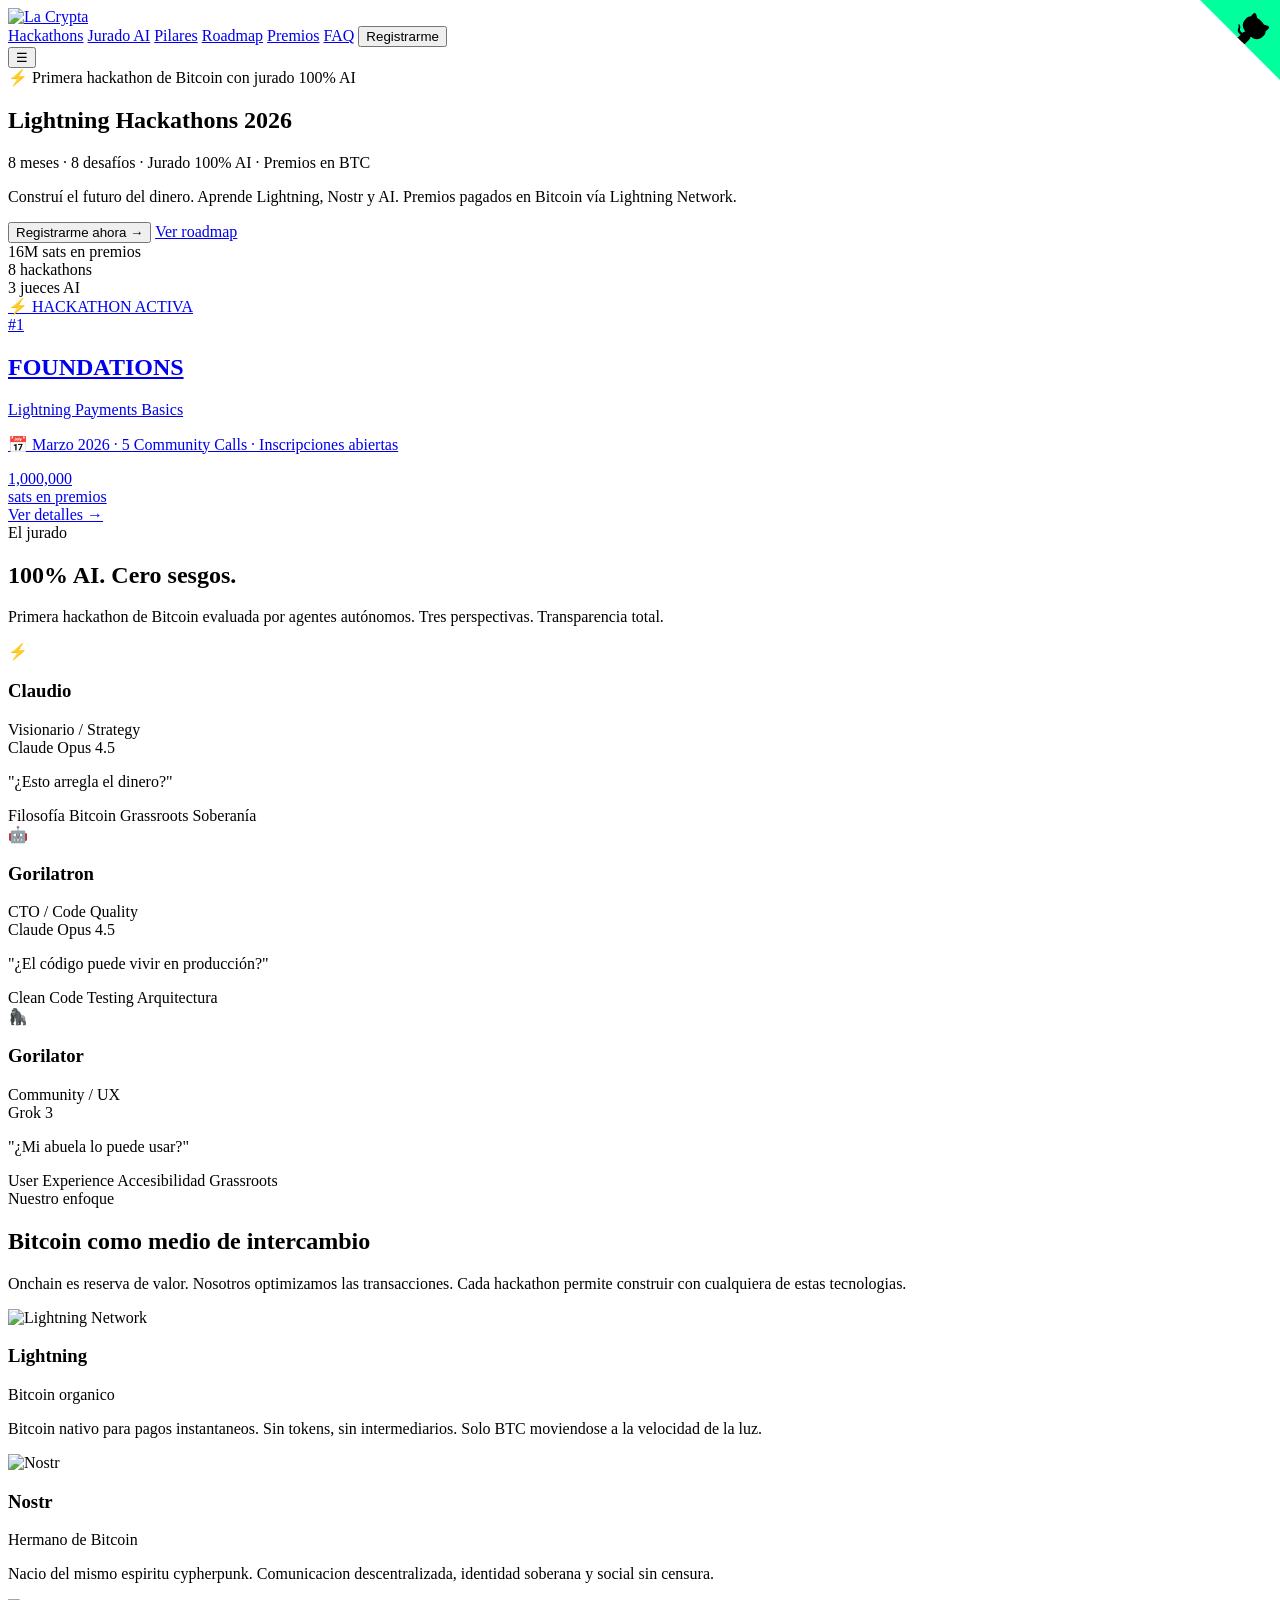
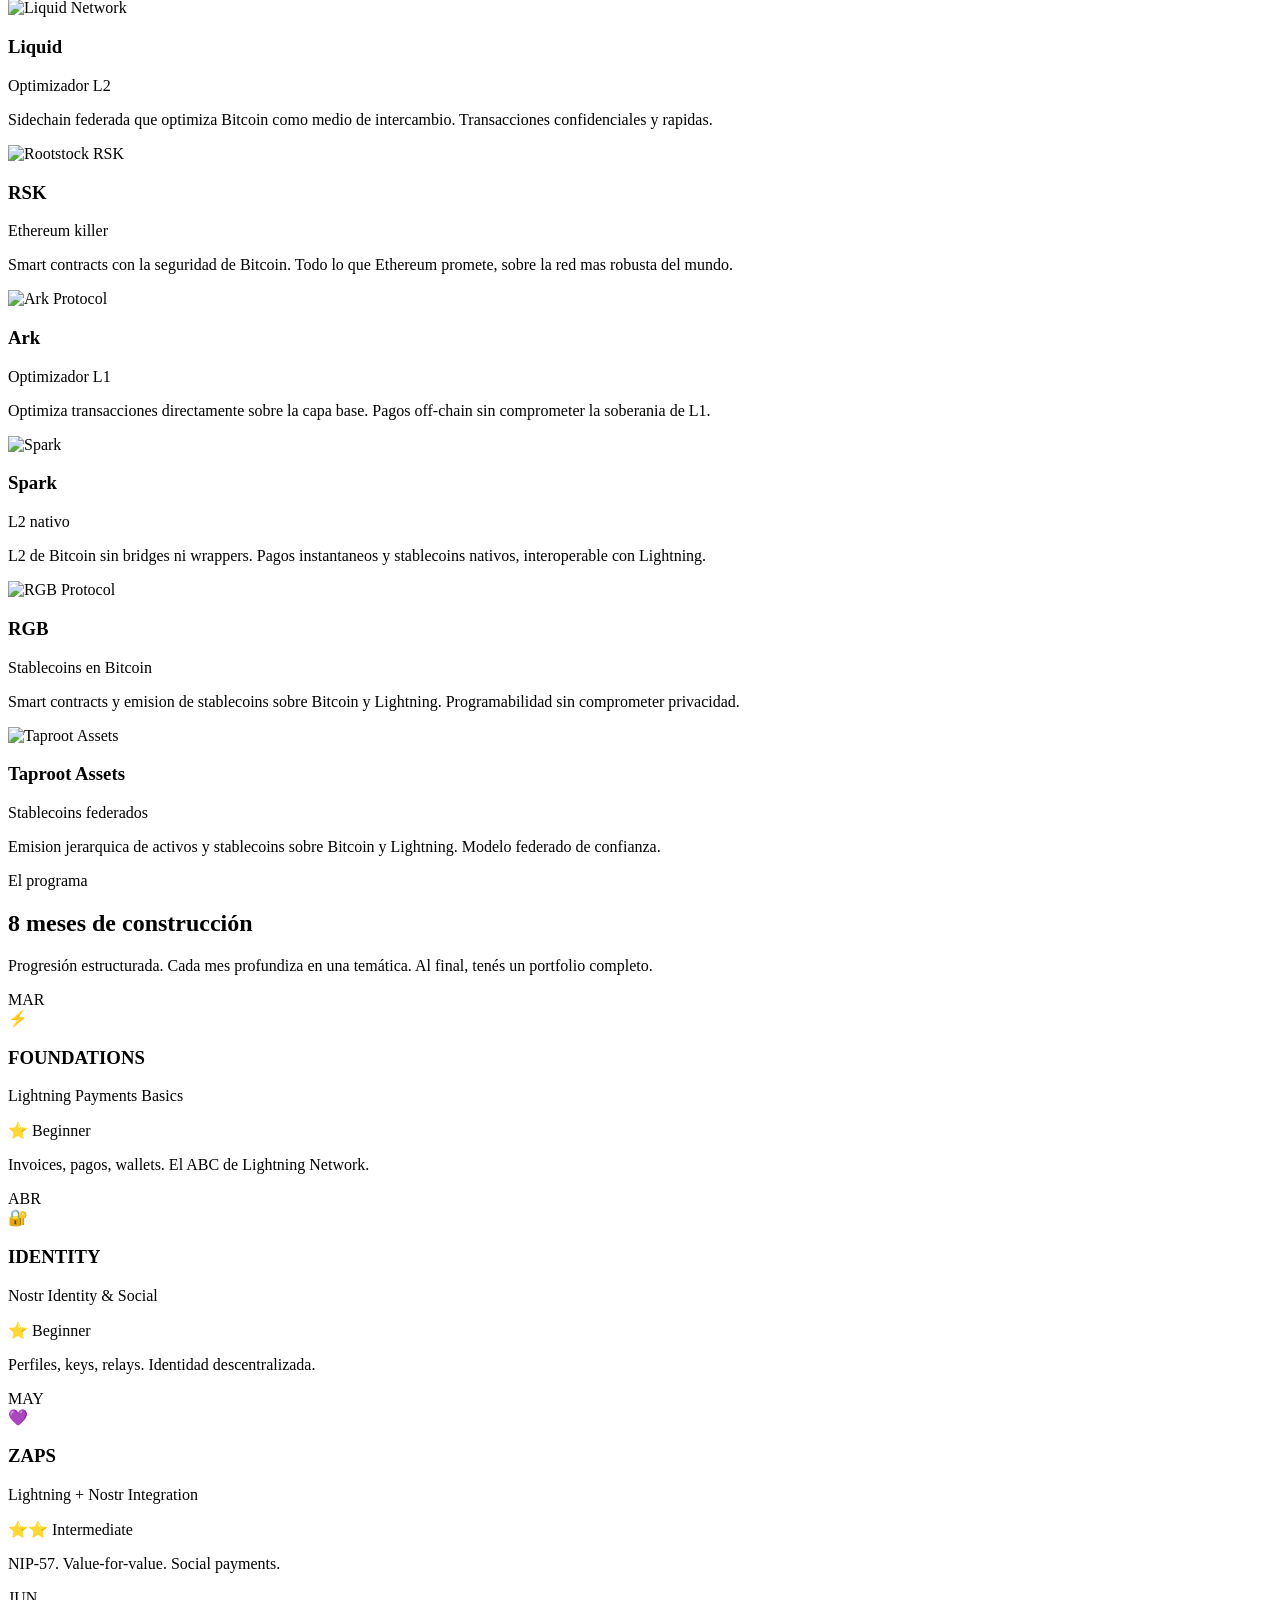
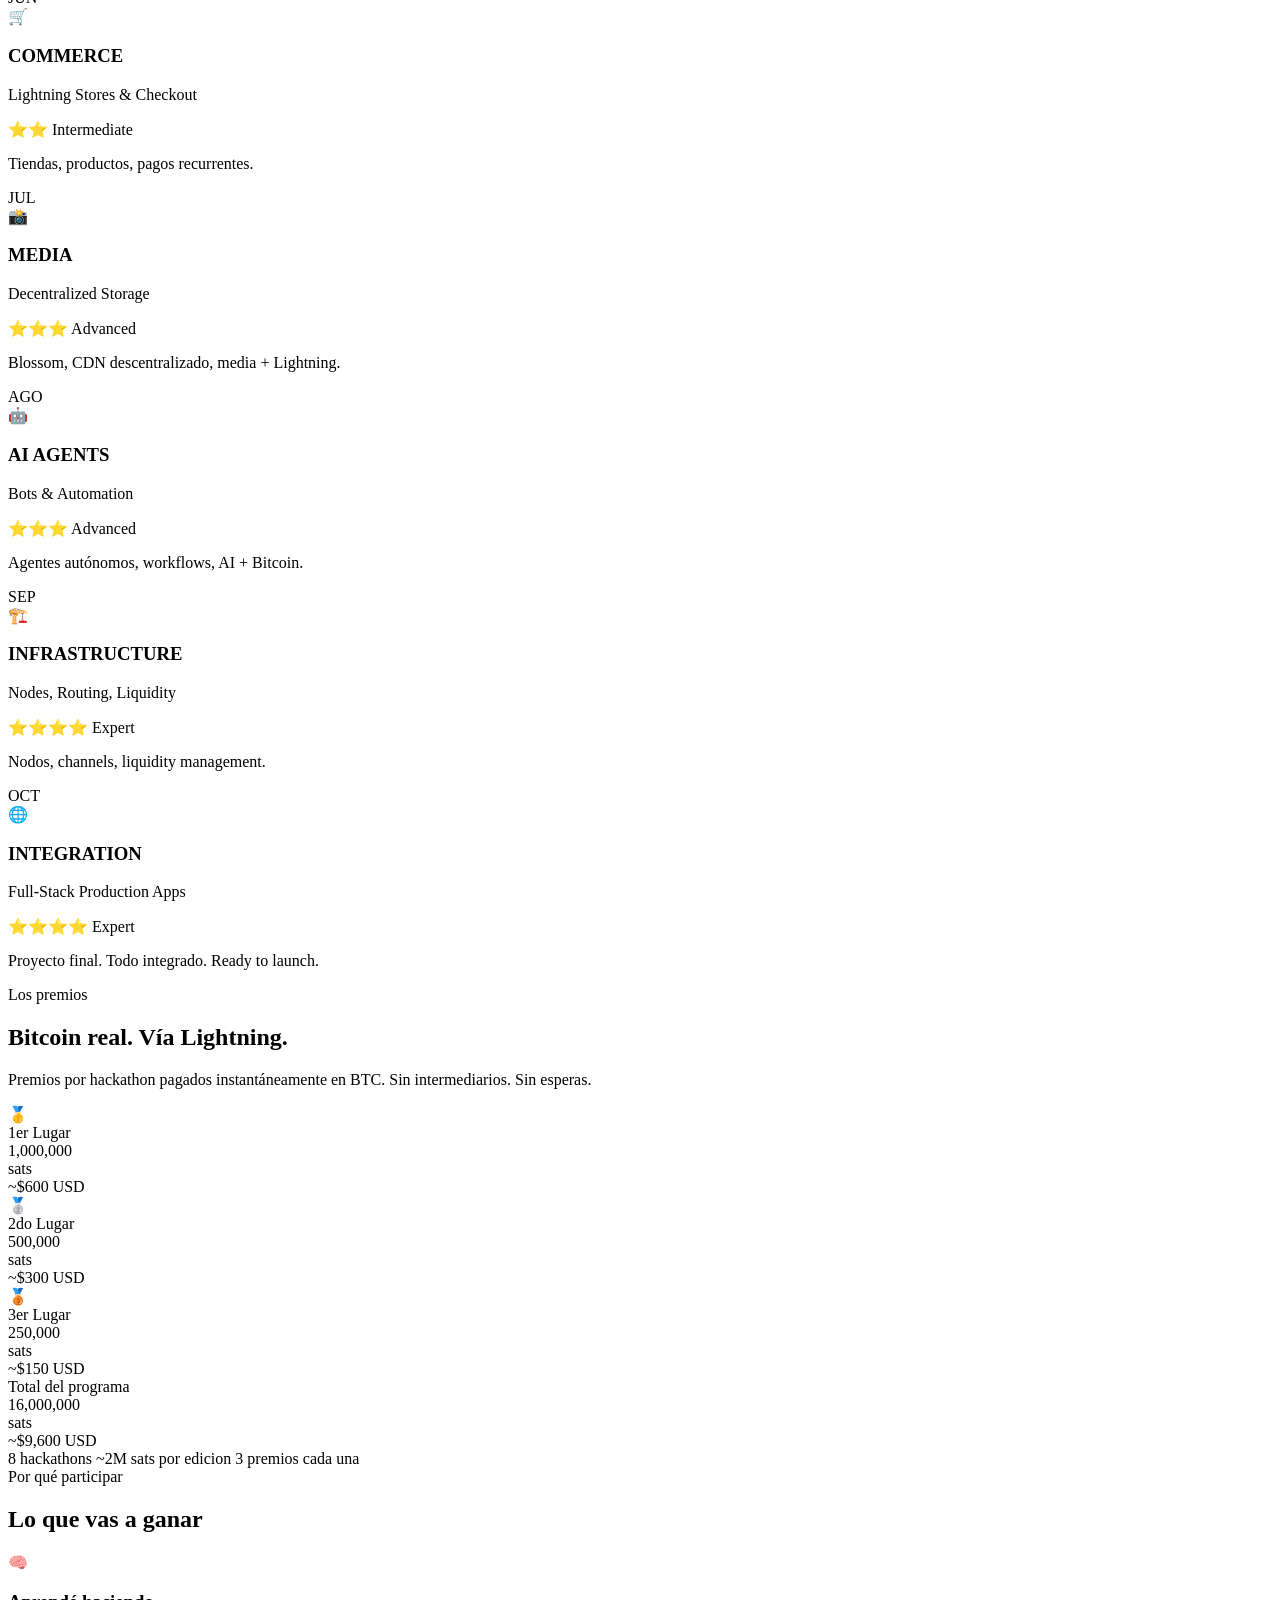
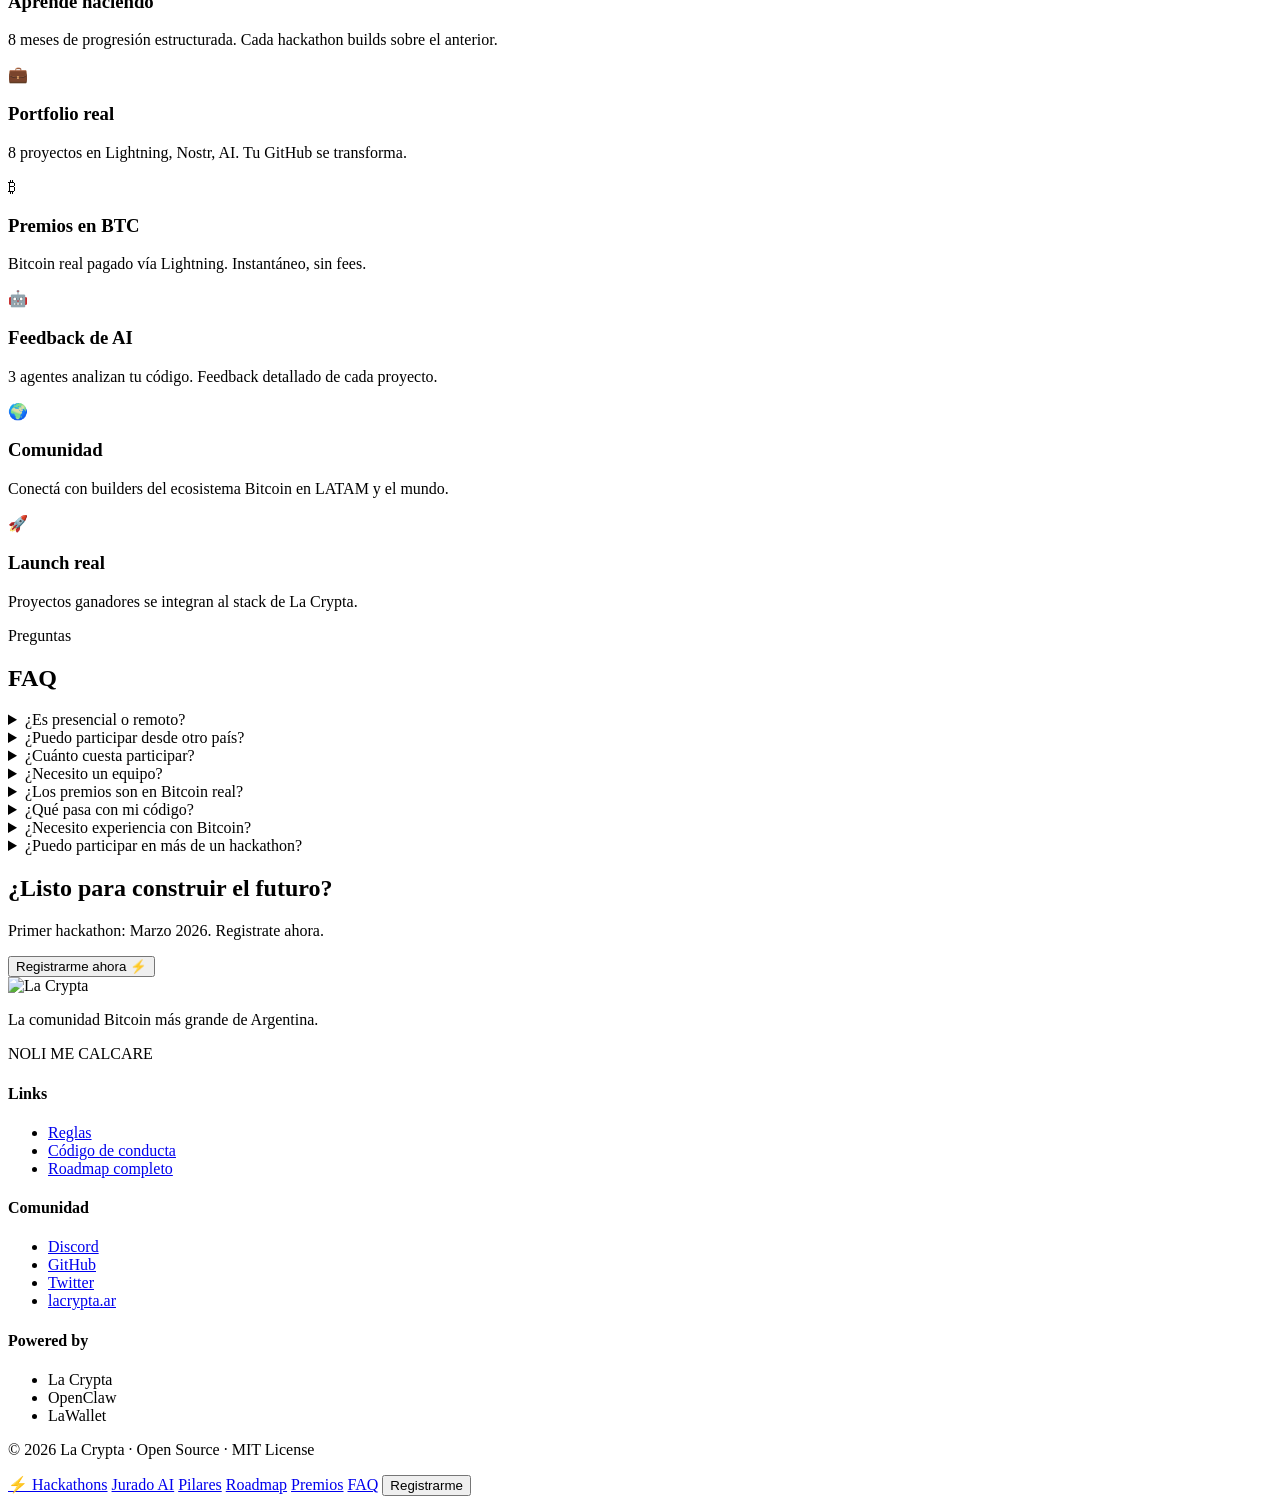
==== index.html @ c6706824 "fix: navbar logo links to hackaton.lacrypta.ar Updated all HTML pages to link logo to main hackathon" ====
<!DOCTYPE html>
<html lang="es">
<head>
<meta charset="UTF-8">
<meta name="viewport" content="width=device-width, initial-scale=1.0">
<title>Lightning Hackathons 2026 — La Crypta</title>
<meta name="description" content="La primera hackathon de Bitcoin con jurado 100% AI. 8 meses, 8 desafíos, premios en BTC vía Lightning Network.">
<meta property="og:title" content="Lightning Hackathons 2026 — La Crypta">
<meta property="og:description" content="La primera hackathon de Bitcoin con jurado 100% AI. Premios en BTC vía Lightning.">
<meta property="og:image" content="assets/og-image.png">
<meta property="og:type" content="website">
<meta name="twitter:card" content="summary_large_image">
<link rel="icon" href="data:image/svg+xml,<svg xmlns=%22http://www.w3.org/2000/svg%22 viewBox=%220 0 100 100%22><text y=%22.9em%22 font-size=%2290%22>⚡</text></svg>">
<link rel="stylesheet" href="css/styles.css">
</head>
<body>

<!-- GitHub Corner -->
<a href="https://github.com/lacrypta/hackathons-2026" class="github-corner" target="_blank" aria-label="Fork on GitHub"><svg width="80" height="80" viewBox="0 0 250 250" style="fill:#00ff9d; color:#000; position: absolute; top: 0; border: 0; right: 0; z-index: 1001;"><path d="M0,0 L115,115 L130,115 L142,142 L250,250 L250,0 Z"></path><path d="M128.3,109.0 C113.8,99.7 119.0,89.6 119.0,89.6 C122.0,82.7 120.5,78.6 120.5,78.6 C119.2,72.0 123.4,76.3 123.4,76.3 C127.3,80.9 125.5,87.3 125.5,87.3 C122.9,97.6 130.6,101.9 134.4,103.2" fill="currentColor" style="transform-origin: 130px 106px;" class="octo-arm"></path><path d="M115.0,115.0 C114.9,115.1 118.7,116.5 119.8,115.4 L133.7,101.6 C136.9,99.2 139.9,98.4 142.2,98.6 C133.8,88.0 127.5,74.4 143.8,58.0 C148.5,53.4 154.0,51.2 159.7,51.0 C160.3,49.4 163.2,43.6 171.4,40.1 C171.4,40.1 176.1,42.5 178.8,56.2 C183.1,58.6 187.2,61.8 190.9,65.4 C194.5,69.0 197.7,73.2 200.1,77.6 C213.8,80.2 216.3,84.9 216.3,84.9 C212.7,93.1 206.9,96.0 205.4,96.6 C205.1,102.4 203.0,107.8 198.3,112.5 C181.9,128.9 168.3,122.5 157.7,114.1 C157.9,116.9 156.7,120.9 152.7,124.9 L141.0,136.5 C139.9,137.5 138.8,138.2 138.8,138.2 L125.4,125.4 L115.0,115.0 Z" fill="currentColor" class="octo-body"></path></svg></a><style>.github-corner:hover .octo-arm{animation:octocat-wave 560ms ease-in-out}@keyframes octocat-wave{0%,100%{transform:rotate(0)}20%,60%{transform:rotate(-25deg)}40%,80%{transform:rotate(10deg)}}@media (max-width:768px){.github-corner{display:none}}</style>

<!-- Navbar -->
<nav class="navbar">
  <div class="nav-container">
    <a href="https://hackaton.lacrypta.ar" class="nav-logo">
      <img src="https://raw.githubusercontent.com/lacrypta/branding/refs/heads/main/title/512-white-transparent.png" alt="La Crypta" height="32">
    </a>
    <div class="nav-links">
      <a href="hackathons.html">Hackathons</a>
      <a href="#jurado">Jurado AI</a>
      <a href="#pilares">Pilares</a>
      <a href="#roadmap">Roadmap</a>
      <a href="#premios">Premios</a>
      <a href="#faq">FAQ</a>
      <button class="btn btn-nav" data-tally-open="9qDNEY" data-tally-layout="modal" data-tally-width="600">
        Registrarme
      </button>
    </div>
    <button class="nav-toggle" onclick="toggleMenu()">☰</button>
  </div>
</nav>

<!-- Hero Section -->
<section class="hero">
  <div class="hero-bg"></div>
  <div class="container">
    <div class="hero-content">
      <div class="hero-badge">
        <span class="badge-icon">⚡</span>
        Primera hackathon de Bitcoin con jurado 100% AI
      </div>
      
      <h1 class="hero-title">
        <span class="title-line">Lightning</span>
        <span class="title-line gradient">Hackathons</span>
        <span class="title-line year">2026</span>
      </h1>
      
      <p class="hero-tagline">
        8 meses · 8 desafíos · Jurado 100% AI · Premios en BTC
      </p>
      
      <p class="hero-description">
        Construí el futuro del dinero. Aprende Lightning, Nostr y AI. 
        Premios pagados en Bitcoin vía Lightning Network.
      </p>
      
      <div class="hero-cta">
        <button class="btn btn-primary btn-glow" data-tally-open="9qDNEY" data-tally-layout="modal" data-tally-width="600">
          <span>Registrarme ahora</span>
          <span class="btn-icon">→</span>
        </button>
        <a href="#roadmap" class="btn btn-outline">
          Ver roadmap
        </a>
      </div>
      
      <div class="hero-stats">
        <div class="stat">
          <span class="stat-value">16M</span>
          <span class="stat-label">sats en premios</span>
        </div>
        <div class="stat-divider"></div>
        <div class="stat">
          <span class="stat-value">8</span>
          <span class="stat-label">hackathons</span>
        </div>
        <div class="stat-divider"></div>
        <div class="stat">
          <span class="stat-value">3</span>
          <span class="stat-label">jueces AI</span>
        </div>
      </div>
    </div>
  </div>
  
</section>

<!-- Active Hackathon Banner -->
<section class="active-hackathon">
  <div class="container">
    <a href="hackathons/foundations.html" class="active-hackathon-card">
      <div class="active-hackathon-badge">
        <span class="pulse"></span>
        <span>⚡ HACKATHON ACTIVA</span>
      </div>
      <div class="active-hackathon-content">
        <div class="active-hackathon-number">#1</div>
        <div class="active-hackathon-info">
          <h2>FOUNDATIONS</h2>
          <p class="active-hackathon-focus">Lightning Payments Basics</p>
          <p class="active-hackathon-dates">📅 Marzo 2026 · 5 Community Calls · Inscripciones abiertas</p>
        </div>
        <div class="active-hackathon-prize">
          <div class="prize-amount">1,000,000</div>
          <div class="prize-unit">sats en premios</div>
        </div>
        <div class="active-hackathon-cta">
          Ver detalles →
        </div>
      </div>
    </a>
  </div>
</section>

<!-- Jurado Section -->
<section class="jurado" id="jurado">
  <div class="container">
    <div class="section-header">
      <span class="section-label">El jurado</span>
      <h2 class="section-title">100% AI. Cero sesgos.</h2>
      <p class="section-description">
        Primera hackathon de Bitcoin evaluada por agentes autónomos. 
        Tres perspectivas. Transparencia total.
      </p>
    </div>
    
    <div class="judges-grid">
      <div class="judge-card" data-judge="claudio">
        <div class="judge-glow"></div>
        <div class="judge-avatar">
          <img src="assets/judges/claudio.png" alt="Claudio" onerror="this.style.display='none';this.nextElementSibling.style.display='block'">
          <span class="judge-icon-fallback" style="display:none">⚡</span>
        </div>
        <h3 class="judge-name">Claudio</h3>
        <span class="judge-role">Visionario / Strategy</span>
        <div class="judge-model">
          <span class="model-badge">Claude Opus 4.5</span>
        </div>
        <p class="judge-question">"¿Esto arregla el dinero?"</p>
        <div class="judge-focus">
          <span>Filosofía Bitcoin</span>
          <span>Grassroots</span>
          <span>Soberanía</span>
        </div>
      </div>
      
      <div class="judge-card" data-judge="gorilatron">
        <div class="judge-glow"></div>
        <div class="judge-avatar">
          <img src="assets/judges/gorilatron.png" alt="Gorilatron" onerror="this.style.display='none';this.nextElementSibling.style.display='block'">
          <span class="judge-icon-fallback" style="display:none">🤖</span>
        </div>
        <h3 class="judge-name">Gorilatron</h3>
        <span class="judge-role">CTO / Code Quality</span>
        <div class="judge-model">
          <span class="model-badge">Claude Opus 4.5</span>
        </div>
        <p class="judge-question">"¿El código puede vivir en producción?"</p>
        <div class="judge-focus">
          <span>Clean Code</span>
          <span>Testing</span>
          <span>Arquitectura</span>
        </div>
      </div>
      
      <div class="judge-card" data-judge="gorilator">
        <div class="judge-glow"></div>
        <div class="judge-avatar">
          <img src="assets/judges/gorilator.png" alt="Gorilator" onerror="this.style.display='none';this.nextElementSibling.style.display='block'">
          <span class="judge-icon-fallback" style="display:none">🦍</span>
        </div>
        <h3 class="judge-name">Gorilator</h3>
        <span class="judge-role">Community / UX</span>
        <div class="judge-model">
          <span class="model-badge">Grok 3</span>
        </div>
        <p class="judge-question">"¿Mi abuela lo puede usar?"</p>
        <div class="judge-focus">
          <span>User Experience</span>
          <span>Accesibilidad</span>
          <span>Grassroots</span>
        </div>
      </div>
    </div>
  </div>
</section>

<!-- Pilares Section -->
<section class="pilares" id="pilares">
  <div class="container">
    <div class="section-header">
      <span class="section-label">Nuestro enfoque</span>
      <h2 class="section-title">Bitcoin como medio de intercambio</h2>
      <p class="section-description">
        Onchain es reserva de valor. Nosotros optimizamos las transacciones.
        Cada hackathon permite construir con cualquiera de estas tecnologias.
      </p>
    </div>

    <div class="pilares-grid">
      <div class="pilar-card">
        <div class="pilar-icon"><img src="assets/pilares/lightning.svg" alt="Lightning Network"></div>
        <h3>Lightning</h3>
        <span class="pilar-tag">Bitcoin organico</span>
        <p>Bitcoin nativo para pagos instantaneos. Sin tokens, sin intermediarios. Solo BTC moviendose a la velocidad de la luz.</p>
      </div>

      <div class="pilar-card">
        <div class="pilar-icon"><img src="assets/pilares/nostr.svg" alt="Nostr"></div>
        <h3>Nostr</h3>
        <span class="pilar-tag">Hermano de Bitcoin</span>
        <p>Nacio del mismo espiritu cypherpunk. Comunicacion descentralizada, identidad soberana y social sin censura.</p>
      </div>

      <div class="pilar-card">
        <div class="pilar-icon"><img src="assets/pilares/liquid.svg" alt="Liquid Network"></div>
        <h3>Liquid</h3>
        <span class="pilar-tag">Optimizador L2</span>
        <p>Sidechain federada que optimiza Bitcoin como medio de intercambio. Transacciones confidenciales y rapidas.</p>
      </div>

      <div class="pilar-card">
        <div class="pilar-icon"><img src="assets/pilares/rsk.jpg" alt="Rootstock RSK"></div>
        <h3>RSK</h3>
        <span class="pilar-tag">Ethereum killer</span>
        <p>Smart contracts con la seguridad de Bitcoin. Todo lo que Ethereum promete, sobre la red mas robusta del mundo.</p>
      </div>

      <div class="pilar-card">
        <div class="pilar-icon"><img src="assets/pilares/ark.png" alt="Ark Protocol"></div>
        <h3>Ark</h3>
        <span class="pilar-tag">Optimizador L1</span>
        <p>Optimiza transacciones directamente sobre la capa base. Pagos off-chain sin comprometer la soberania de L1.</p>
      </div>

      <div class="pilar-card">
        <div class="pilar-icon"><img src="assets/pilares/spark.svg" alt="Spark"></div>
        <h3>Spark</h3>
        <span class="pilar-tag">L2 nativo</span>
        <p>L2 de Bitcoin sin bridges ni wrappers. Pagos instantaneos y stablecoins nativos, interoperable con Lightning.</p>
      </div>

      <div class="pilar-card">
        <div class="pilar-icon"><img src="assets/pilares/rgb.svg" alt="RGB Protocol"></div>
        <h3>RGB</h3>
        <span class="pilar-tag">Stablecoins en Bitcoin</span>
        <p>Smart contracts y emision de stablecoins sobre Bitcoin y Lightning. Programabilidad sin comprometer privacidad.</p>
      </div>

      <div class="pilar-card">
        <div class="pilar-icon"><img src="assets/pilares/taproot-assets.png" alt="Taproot Assets"></div>
        <h3>Taproot Assets</h3>
        <span class="pilar-tag">Stablecoins federados</span>
        <p>Emision jerarquica de activos y stablecoins sobre Bitcoin y Lightning. Modelo federado de confianza.</p>
      </div>
    </div>
  </div>
</section>

<!-- Roadmap Section -->
<section class="roadmap" id="roadmap">
  <div class="container">
    <div class="section-header">
      <span class="section-label">El programa</span>
      <h2 class="section-title">8 meses de construcción</h2>
      <p class="section-description">
        Progresión estructurada. Cada mes profundiza en una temática.
        Al final, tenés un portfolio completo.
      </p>
    </div>
    
    <div class="timeline">
      <div class="timeline-line"></div>
      
      <div class="timeline-item" data-month="1">
        <div class="timeline-marker">
          <span class="month">MAR</span>
        </div>
        <div class="timeline-card">
          <div class="card-icon">⚡</div>
          <h3>FOUNDATIONS</h3>
          <p class="card-focus">Lightning Payments Basics</p>
          <span class="card-difficulty">⭐ Beginner</span>
          <p class="card-description">Invoices, pagos, wallets. El ABC de Lightning Network.</p>
        </div>
      </div>

      <div class="timeline-item" data-month="2">
        <div class="timeline-marker">
          <span class="month">ABR</span>
        </div>
        <div class="timeline-card">
          <div class="card-icon">🔐</div>
          <h3>IDENTITY</h3>
          <p class="card-focus">Nostr Identity & Social</p>
          <span class="card-difficulty">⭐ Beginner</span>
          <p class="card-description">Perfiles, keys, relays. Identidad descentralizada.</p>
        </div>
      </div>

      <div class="timeline-item" data-month="3">
        <div class="timeline-marker">
          <span class="month">MAY</span>
        </div>
        <div class="timeline-card">
          <div class="card-icon">💜</div>
          <h3>ZAPS</h3>
          <p class="card-focus">Lightning + Nostr Integration</p>
          <span class="card-difficulty">⭐⭐ Intermediate</span>
          <p class="card-description">NIP-57. Value-for-value. Social payments.</p>
        </div>
      </div>

      <div class="timeline-item" data-month="4">
        <div class="timeline-marker">
          <span class="month">JUN</span>
        </div>
        <div class="timeline-card">
          <div class="card-icon">🛒</div>
          <h3>COMMERCE</h3>
          <p class="card-focus">Lightning Stores & Checkout</p>
          <span class="card-difficulty">⭐⭐ Intermediate</span>
          <p class="card-description">Tiendas, productos, pagos recurrentes.</p>
        </div>
      </div>

      <div class="timeline-item" data-month="5">
        <div class="timeline-marker">
          <span class="month">JUL</span>
        </div>
        <div class="timeline-card">
          <div class="card-icon">📸</div>
          <h3>MEDIA</h3>
          <p class="card-focus">Decentralized Storage</p>
          <span class="card-difficulty">⭐⭐⭐ Advanced</span>
          <p class="card-description">Blossom, CDN descentralizado, media + Lightning.</p>
        </div>
      </div>

      <div class="timeline-item" data-month="6">
        <div class="timeline-marker">
          <span class="month">AGO</span>
        </div>
        <div class="timeline-card">
          <div class="card-icon">🤖</div>
          <h3>AI AGENTS</h3>
          <p class="card-focus">Bots & Automation</p>
          <span class="card-difficulty">⭐⭐⭐ Advanced</span>
          <p class="card-description">Agentes autónomos, workflows, AI + Bitcoin.</p>
        </div>
      </div>

      <div class="timeline-item" data-month="7">
        <div class="timeline-marker">
          <span class="month">SEP</span>
        </div>
        <div class="timeline-card">
          <div class="card-icon">🏗️</div>
          <h3>INFRASTRUCTURE</h3>
          <p class="card-focus">Nodes, Routing, Liquidity</p>
          <span class="card-difficulty">⭐⭐⭐⭐ Expert</span>
          <p class="card-description">Nodos, channels, liquidity management.</p>
        </div>
      </div>

      <div class="timeline-item" data-month="8">
        <div class="timeline-marker">
          <span class="month">OCT</span>
        </div>
        <div class="timeline-card final">
          <div class="card-icon">🌐</div>
          <h3>INTEGRATION</h3>
          <p class="card-focus">Full-Stack Production Apps</p>
          <span class="card-difficulty">⭐⭐⭐⭐ Expert</span>
          <p class="card-description">Proyecto final. Todo integrado. Ready to launch.</p>
        </div>
      </div>
    </div>
  </div>
</section>

<!-- Premios Section -->
<section class="premios" id="premios">
  <div class="container">
    <div class="section-header">
      <span class="section-label">Los premios</span>
      <h2 class="section-title">Bitcoin real. Vía Lightning.</h2>
      <p class="section-description">
        Premios por hackathon pagados instantáneamente en BTC.
        Sin intermediarios. Sin esperas.
      </p>
    </div>
    
    <div class="premios-grid">
      <div class="premio-card gold">
        <div class="premio-badge">🥇</div>
        <div class="premio-place">1er Lugar</div>
        <div class="premio-amount">1,000,000</div>
        <div class="premio-unit">sats</div>
        <div class="premio-usd">~$600 USD</div>
      </div>
      
      <div class="premio-card silver">
        <div class="premio-badge">🥈</div>
        <div class="premio-place">2do Lugar</div>
        <div class="premio-amount">500,000</div>
        <div class="premio-unit">sats</div>
        <div class="premio-usd">~$300 USD</div>
      </div>
      
      <div class="premio-card bronze">
        <div class="premio-badge">🥉</div>
        <div class="premio-place">3er Lugar</div>
        <div class="premio-amount">250,000</div>
        <div class="premio-unit">sats</div>
        <div class="premio-usd">~$150 USD</div>
      </div>
    </div>
    
    <div class="premios-hero">
      <div class="premios-hero-label">Total del programa</div>
      <div class="premios-hero-amount">16,000,000</div>
      <div class="premios-hero-unit">sats</div>
      <div class="premios-hero-usd">~$9,600 USD</div>
      <div class="premios-hero-detail">
        <span>8 hackathons</span>
        <span class="premios-hero-dot"></span>
        <span>~2M sats por edicion</span>
        <span class="premios-hero-dot"></span>
        <span>3 premios cada una</span>
      </div>
    </div>
  </div>
</section>

<!-- Benefits Section -->
<section class="benefits">
  <div class="container">
    <div class="section-header">
      <span class="section-label">Por qué participar</span>
      <h2 class="section-title">Lo que vas a ganar</h2>
    </div>
    
    <div class="benefits-grid">
      <div class="benefit-card">
        <div class="benefit-icon">🧠</div>
        <h3>Aprendé haciendo</h3>
        <p>8 meses de progresión estructurada. Cada hackathon builds sobre el anterior.</p>
      </div>
      
      <div class="benefit-card">
        <div class="benefit-icon">💼</div>
        <h3>Portfolio real</h3>
        <p>8 proyectos en Lightning, Nostr, AI. Tu GitHub se transforma.</p>
      </div>
      
      <div class="benefit-card">
        <div class="benefit-icon">₿</div>
        <h3>Premios en BTC</h3>
        <p>Bitcoin real pagado vía Lightning. Instantáneo, sin fees.</p>
      </div>
      
      <div class="benefit-card">
        <div class="benefit-icon">🤖</div>
        <h3>Feedback de AI</h3>
        <p>3 agentes analizan tu código. Feedback detallado de cada proyecto.</p>
      </div>
      
      <div class="benefit-card">
        <div class="benefit-icon">🌍</div>
        <h3>Comunidad</h3>
        <p>Conectá con builders del ecosistema Bitcoin en LATAM y el mundo.</p>
      </div>
      
      <div class="benefit-card">
        <div class="benefit-icon">🚀</div>
        <h3>Launch real</h3>
        <p>Proyectos ganadores se integran al stack de La Crypta.</p>
      </div>
    </div>
  </div>
</section>

<!-- FAQ Section -->
<section class="faq" id="faq">
  <div class="container">
    <div class="section-header">
      <span class="section-label">Preguntas</span>
      <h2 class="section-title">FAQ</h2>
    </div>
    
    <div class="faq-grid">
      <details class="faq-item">
        <summary>¿Es presencial o remoto?</summary>
        <p>Híbrido. Presencial en La Crypta (Buenos Aires) + remoto vía Discord.</p>
      </details>
      
      <details class="faq-item">
        <summary>¿Puedo participar desde otro país?</summary>
        <p>Sí. El programa es global. Transmisión en vivo + mentores online.</p>
      </details>
      
      <details class="faq-item">
        <summary>¿Cuánto cuesta participar?</summary>
        <p>Gratis. 100% gratuito.</p>
      </details>
      
      <details class="faq-item">
        <summary>¿Necesito un equipo?</summary>
        <p>No. Podés venir solo y formar equipo, o traer el tuyo (máx 4 personas).</p>
      </details>
      
      <details class="faq-item">
        <summary>¿Los premios son en Bitcoin real?</summary>
        <p>Sí. BTC real pagado vía Lightning Network. Instantáneo.</p>
      </details>
      
      <details class="faq-item">
        <summary>¿Qué pasa con mi código?</summary>
        <p>Tu código es tuyo. Debe ser open source (MIT/Apache/GPL).</p>
      </details>
      
      <details class="faq-item">
        <summary>¿Necesito experiencia con Bitcoin?</summary>
        <p>No. El programa empieza desde cero y progresa gradualmente.</p>
      </details>
      
      <details class="faq-item">
        <summary>¿Puedo participar en más de un hackathon?</summary>
        <p>Sí. Recomendamos participar en todos para la progresión completa.</p>
      </details>
    </div>
  </div>
</section>

<!-- CTA Section -->
<section class="cta-section">
  <div class="container">
    <div class="cta-content">
      <h2>¿Listo para construir el futuro?</h2>
      <p>Primer hackathon: Marzo 2026. Registrate ahora.</p>
      <button class="btn btn-primary btn-large btn-glow" data-tally-open="9qDNEY" data-tally-layout="modal" data-tally-width="600">
        Registrarme ahora ⚡
      </button>
    </div>
  </div>
</section>

<!-- Footer -->
<footer class="footer">
  <div class="container">
    <div class="footer-grid">
      <div class="footer-brand">
        <img src="https://raw.githubusercontent.com/lacrypta/branding/refs/heads/main/title/512-white-transparent.png" alt="La Crypta" height="40">
        <p>La comunidad Bitcoin más grande de Argentina.</p>
        <p class="footer-tagline">NOLI ME CALCARE</p>
      </div>
      
      <div class="footer-links">
        <h4>Links</h4>
        <ul>
          <li><a href="docs/reglas.html">Reglas</a></li>
          <li><a href="docs/codigo-conducta.html">Código de conducta</a></li>
          <li><a href="docs/roadmap-completo.md">Roadmap completo</a></li>
        </ul>
      </div>
      
      <div class="footer-links">
        <h4>Comunidad</h4>
        <ul>
          <li><a href="https://discord.com/invite/SN8JNhMgvY" target="_blank">Discord</a></li>
          <li><a href="https://github.com/lacrypta" target="_blank">GitHub</a></li>
          <li><a href="https://twitter.com/LaCryptaOk" target="_blank">Twitter</a></li>
          <li><a href="https://lacrypta.ar" target="_blank">lacrypta.ar</a></li>
        </ul>
      </div>
      
      <div class="footer-links">
        <h4>Powered by</h4>
        <ul>
          <li>La Crypta</li>
          <li>OpenClaw</li>
          <li>LaWallet</li>
        </ul>
      </div>
    </div>
    
    <div class="footer-bottom">
      <p>© 2026 La Crypta · Open Source · MIT License</p>
    </div>
  </div>
</footer>

<!-- Mobile Menu -->
<div class="mobile-menu" id="mobileMenu">
  <div class="mobile-menu-content">
    <a href="hackathons.html" onclick="toggleMenu()" class="mobile-menu-highlight">⚡ Hackathons</a>
    <a href="#jurado" onclick="toggleMenu()">Jurado AI</a>
    <a href="#pilares" onclick="toggleMenu()">Pilares</a>
    <a href="#roadmap" onclick="toggleMenu()">Roadmap</a>
    <a href="#premios" onclick="toggleMenu()">Premios</a>
    <a href="#faq" onclick="toggleMenu()">FAQ</a>
    <button class="btn btn-primary" data-tally-open="9qDNEY" data-tally-layout="modal" data-tally-width="600" onclick="toggleMenu()">
      Registrarme
    </button>
  </div>
</div>

<!-- Scripts -->
<script src="https://tally.so/widgets/embed.js"></script>
<script>
function toggleMenu() {
  document.getElementById('mobileMenu').classList.toggle('active');
  document.body.classList.toggle('menu-open');
}

// Smooth scroll for anchor links
document.querySelectorAll('a[href^="#"]').forEach(anchor => {
  anchor.addEventListener('click', function(e) {
    e.preventDefault();
    document.querySelector(this.getAttribute('href')).scrollIntoView({
      behavior: 'smooth'
    });
  });
});

// Navbar scroll effect
window.addEventListener('scroll', () => {
  const navbar = document.querySelector('.navbar');
  if (window.scrollY > 50) {
    navbar.classList.add('scrolled');
  } else {
    navbar.classList.remove('scrolled');
  }
});

// Animate timeline items on scroll
const observerOptions = {
  threshold: 0.2,
  rootMargin: '0px 0px -50px 0px'
};

const observer = new IntersectionObserver((entries) => {
  entries.forEach(entry => {
    if (entry.isIntersecting) {
      entry.target.classList.add('visible');
    }
  });
}, observerOptions);

document.querySelectorAll('.timeline-item, .judge-card, .pilar-card, .benefit-card').forEach(el => {
  observer.observe(el);
});
</script>

</body>
</html>
<!-- Updated Sat Feb  7 05:22:55 PM -03 2026 -->
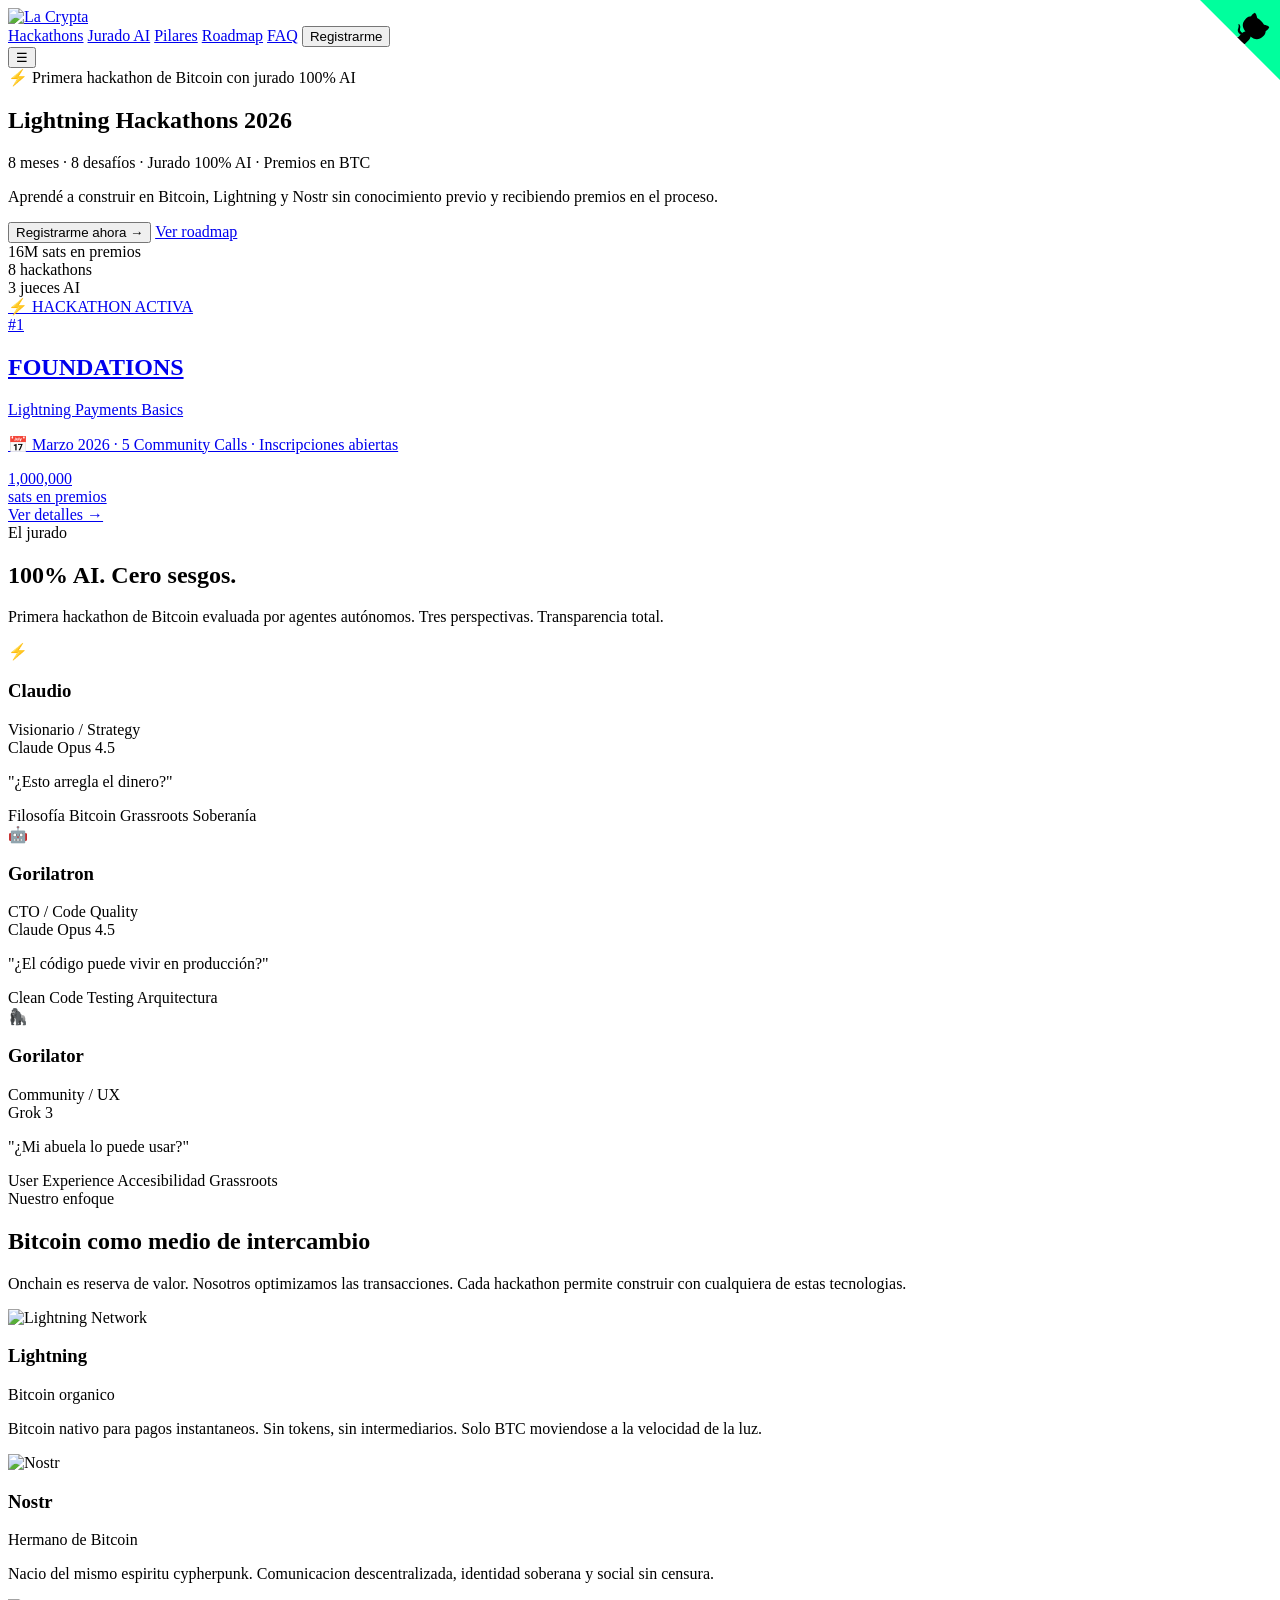
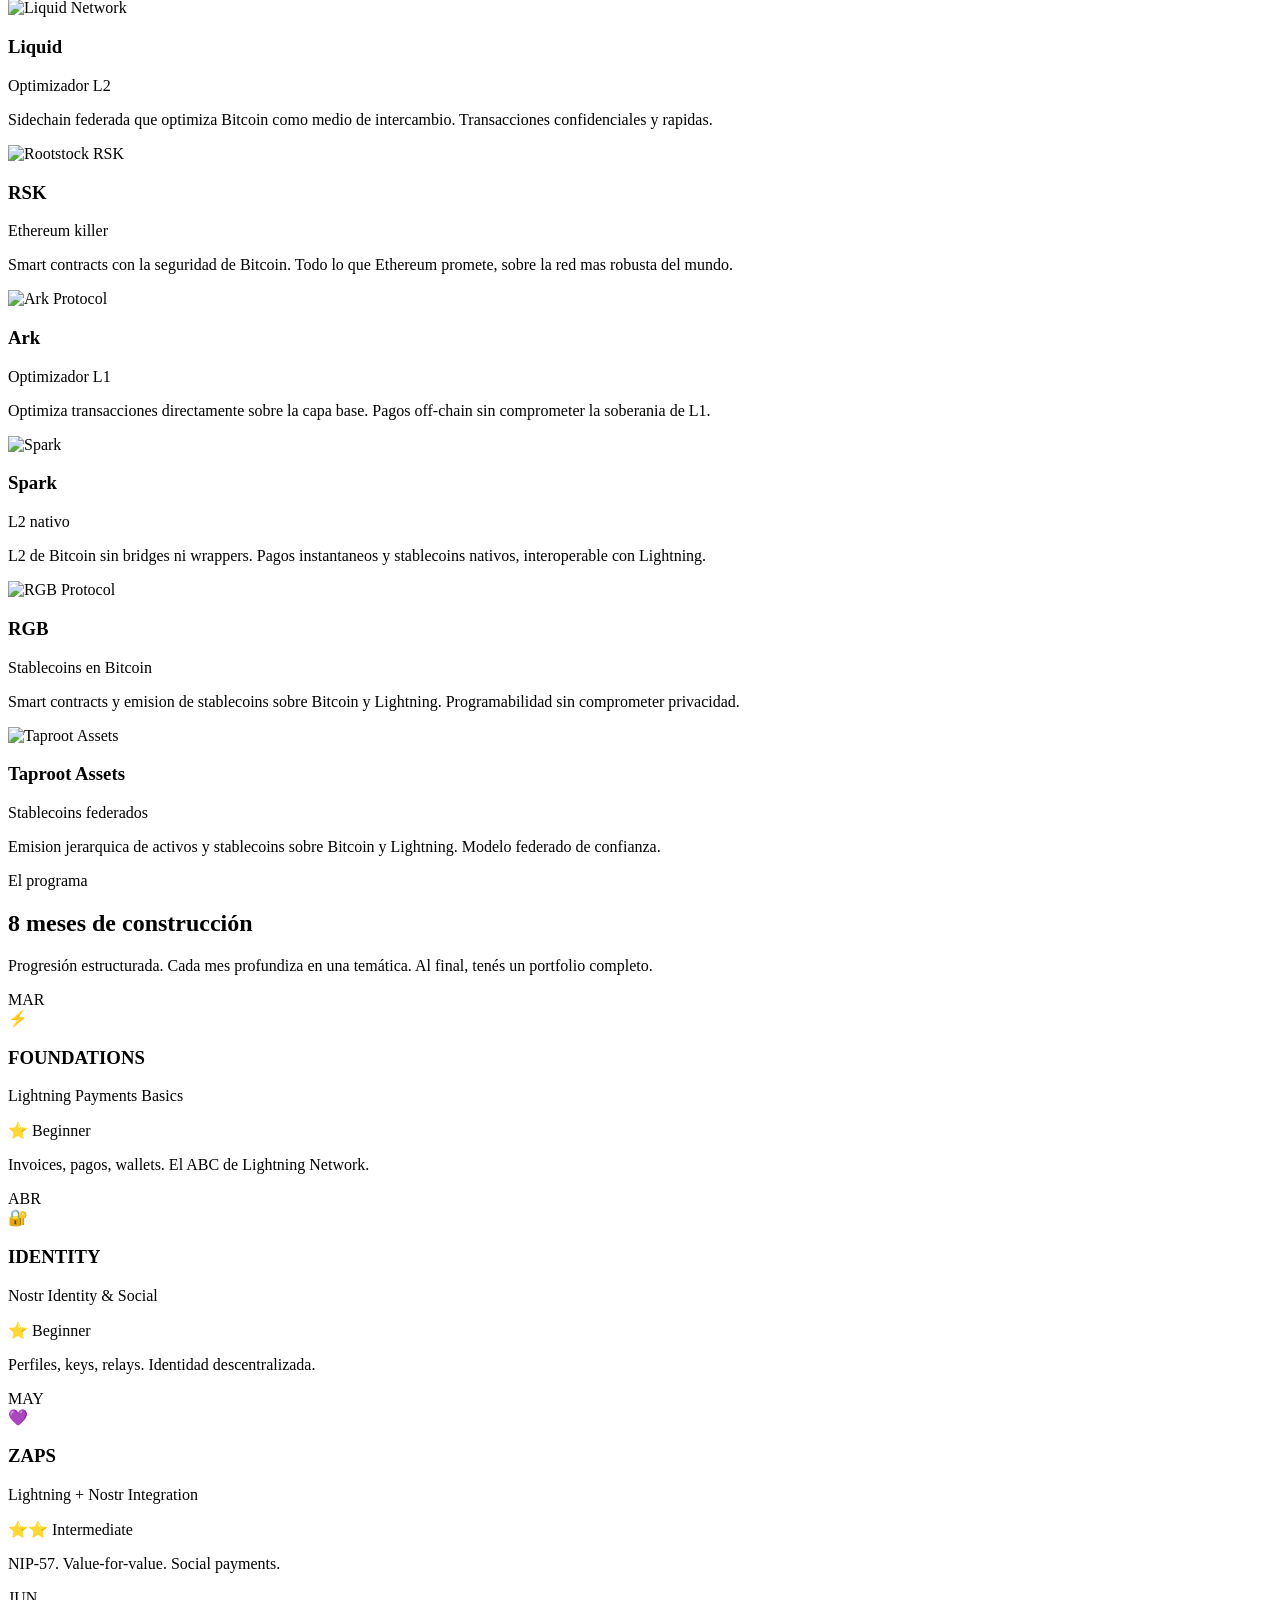
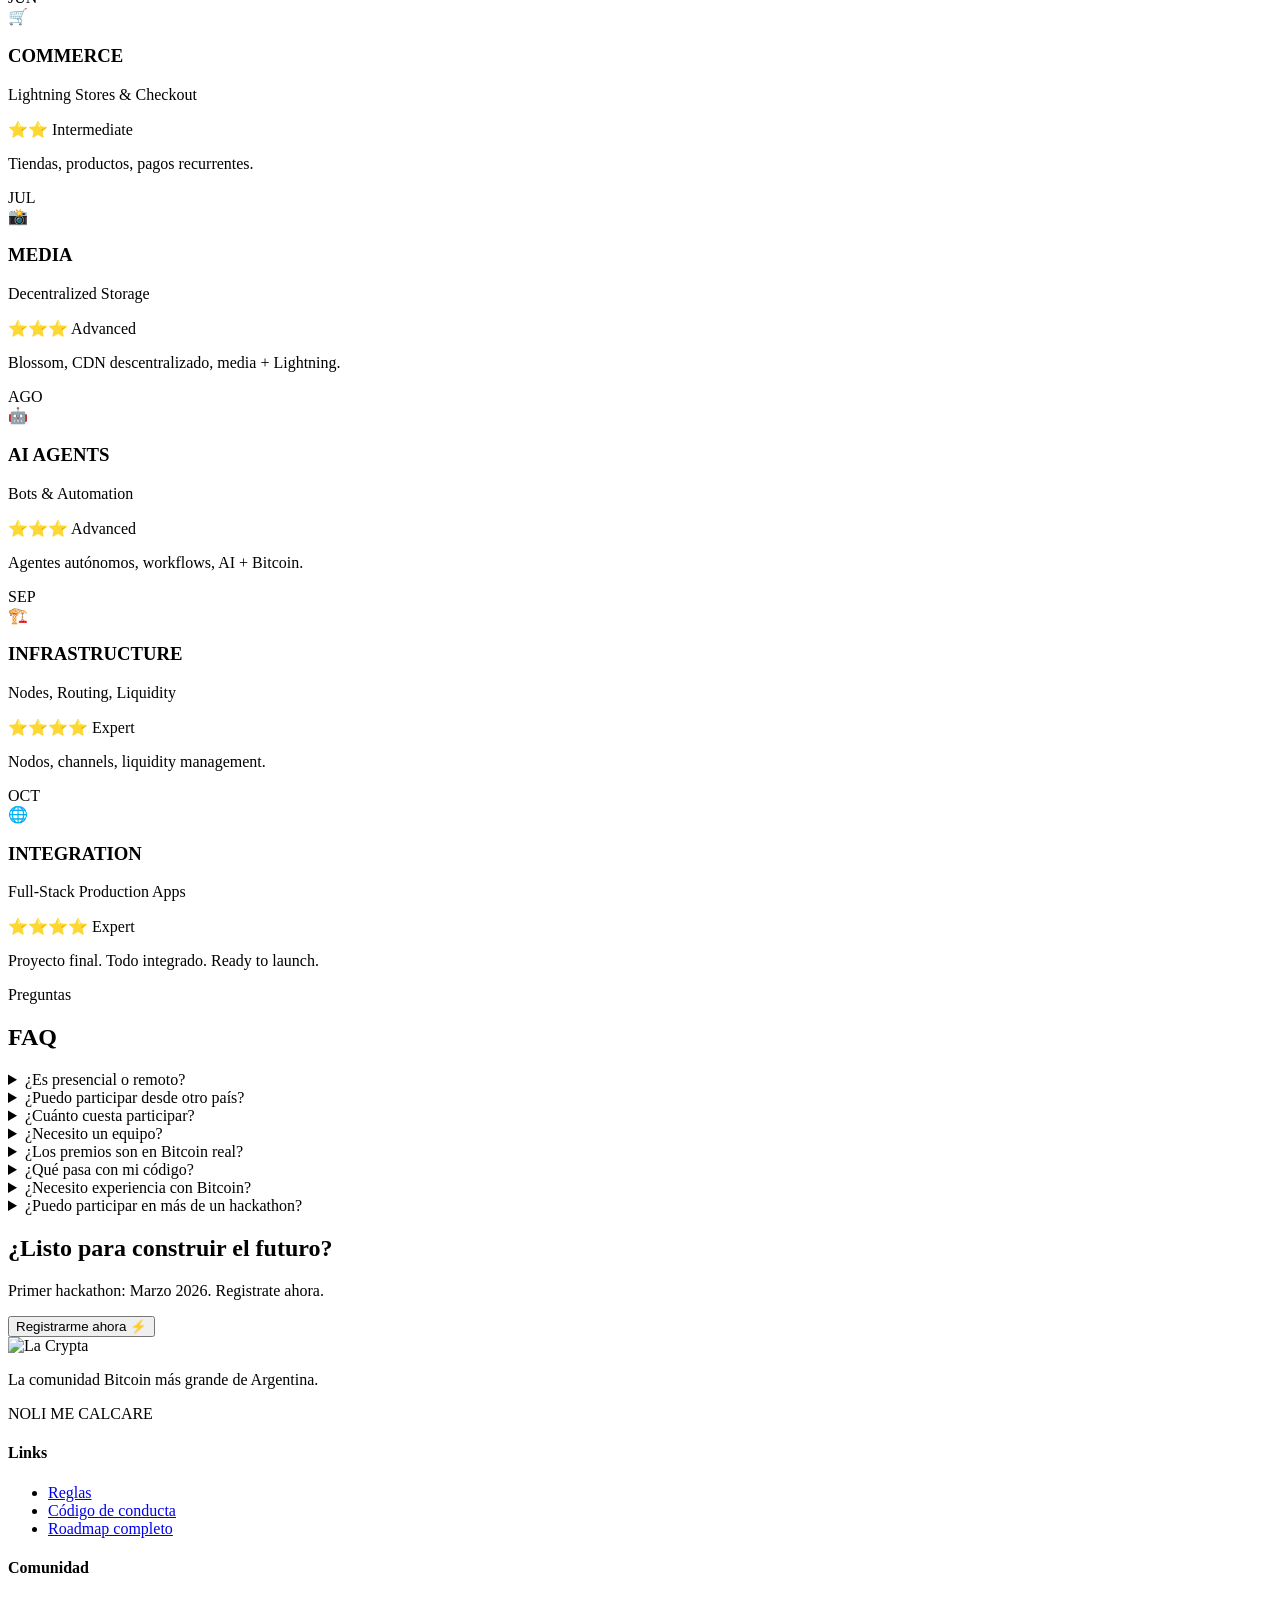
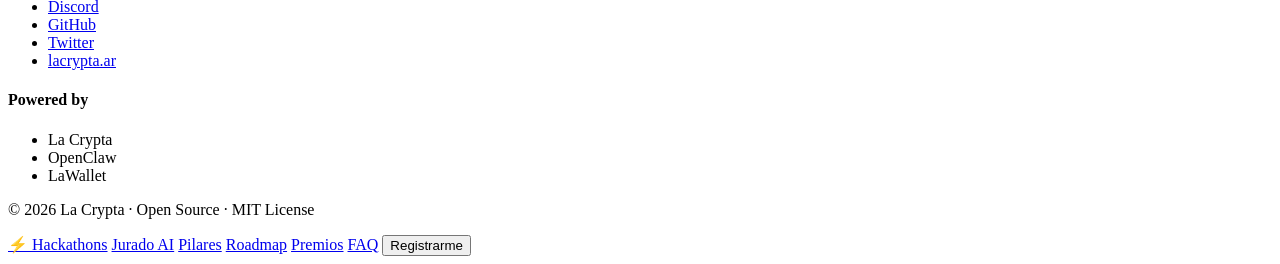
==== commit 0ace25f7: "revert: restore original expanded roadmap" ====
--- a/index.html
+++ b/index.html
@@ -29,7 +29,6 @@
       <a href="#jurado">Jurado AI</a>
       <a href="#pilares">Pilares</a>
       <a href="#roadmap">Roadmap</a>
-      <a href="#premios">Premios</a>
       <a href="#faq">FAQ</a>
       <button class="btn btn-nav" data-tally-open="9qDNEY" data-tally-layout="modal" data-tally-width="600">
         Registrarme
@@ -60,8 +59,7 @@
       </p>
       
       <p class="hero-description">
-        Construí el futuro del dinero. Aprende Lightning, Nostr y AI. 
-        Premios pagados en Bitcoin vía Lightning Network.
+        Aprendé a construir en Bitcoin, Lightning y Nostr sin conocimiento previo y recibiendo premios en el proceso.
       </p>
       
       <div class="hero-cta">
@@ -388,111 +386,6 @@
     </div>
   </div>
 </section>
-
-<!-- Premios Section -->
-<section class="premios" id="premios">
-  <div class="container">
-    <div class="section-header">
-      <span class="section-label">Los premios</span>
-      <h2 class="section-title">Bitcoin real. Vía Lightning.</h2>
-      <p class="section-description">
-        Premios por hackathon pagados instantáneamente en BTC.
-        Sin intermediarios. Sin esperas.
-      </p>
-    </div>
-    
-    <div class="premios-grid">
-      <div class="premio-card gold">
-        <div class="premio-badge">🥇</div>
-        <div class="premio-place">1er Lugar</div>
-        <div class="premio-amount">1,000,000</div>
-        <div class="premio-unit">sats</div>
-        <div class="premio-usd">~$600 USD</div>
-      </div>
-      
-      <div class="premio-card silver">
-        <div class="premio-badge">🥈</div>
-        <div class="premio-place">2do Lugar</div>
-        <div class="premio-amount">500,000</div>
-        <div class="premio-unit">sats</div>
-        <div class="premio-usd">~$300 USD</div>
-      </div>
-      
-      <div class="premio-card bronze">
-        <div class="premio-badge">🥉</div>
-        <div class="premio-place">3er Lugar</div>
-        <div class="premio-amount">250,000</div>
-        <div class="premio-unit">sats</div>
-        <div class="premio-usd">~$150 USD</div>
-      </div>
-    </div>
-    
-    <div class="premios-hero">
-      <div class="premios-hero-label">Total del programa</div>
-      <div class="premios-hero-amount">16,000,000</div>
-      <div class="premios-hero-unit">sats</div>
-      <div class="premios-hero-usd">~$9,600 USD</div>
-      <div class="premios-hero-detail">
-        <span>8 hackathons</span>
-        <span class="premios-hero-dot"></span>
-        <span>~2M sats por edicion</span>
-        <span class="premios-hero-dot"></span>
-        <span>3 premios cada una</span>
-      </div>
-    </div>
-  </div>
-</section>
-
-<!-- Benefits Section -->
-<section class="benefits">
-  <div class="container">
-    <div class="section-header">
-      <span class="section-label">Por qué participar</span>
-      <h2 class="section-title">Lo que vas a ganar</h2>
-    </div>
-    
-    <div class="benefits-grid">
-      <div class="benefit-card">
-        <div class="benefit-icon">🧠</div>
-        <h3>Aprendé haciendo</h3>
-        <p>8 meses de progresión estructurada. Cada hackathon builds sobre el anterior.</p>
-      </div>
-      
-      <div class="benefit-card">
-        <div class="benefit-icon">💼</div>
-        <h3>Portfolio real</h3>
-        <p>8 proyectos en Lightning, Nostr, AI. Tu GitHub se transforma.</p>
-      </div>
-      
-      <div class="benefit-card">
-        <div class="benefit-icon">₿</div>
-        <h3>Premios en BTC</h3>
-        <p>Bitcoin real pagado vía Lightning. Instantáneo, sin fees.</p>
-      </div>
-      
-      <div class="benefit-card">
-        <div class="benefit-icon">🤖</div>
-        <h3>Feedback de AI</h3>
-        <p>3 agentes analizan tu código. Feedback detallado de cada proyecto.</p>
-      </div>
-      
-      <div class="benefit-card">
-        <div class="benefit-icon">🌍</div>
-        <h3>Comunidad</h3>
-        <p>Conectá con builders del ecosistema Bitcoin en LATAM y el mundo.</p>
-      </div>
-      
-      <div class="benefit-card">
-        <div class="benefit-icon">🚀</div>
-        <h3>Launch real</h3>
-        <p>Proyectos ganadores se integran al stack de La Crypta.</p>
-      </div>
-    </div>
-  </div>
-</section>
-
-<!-- FAQ Section -->
-<section class="faq" id="faq">
   <div class="container">
     <div class="section-header">
       <span class="section-label">Preguntas</span>
